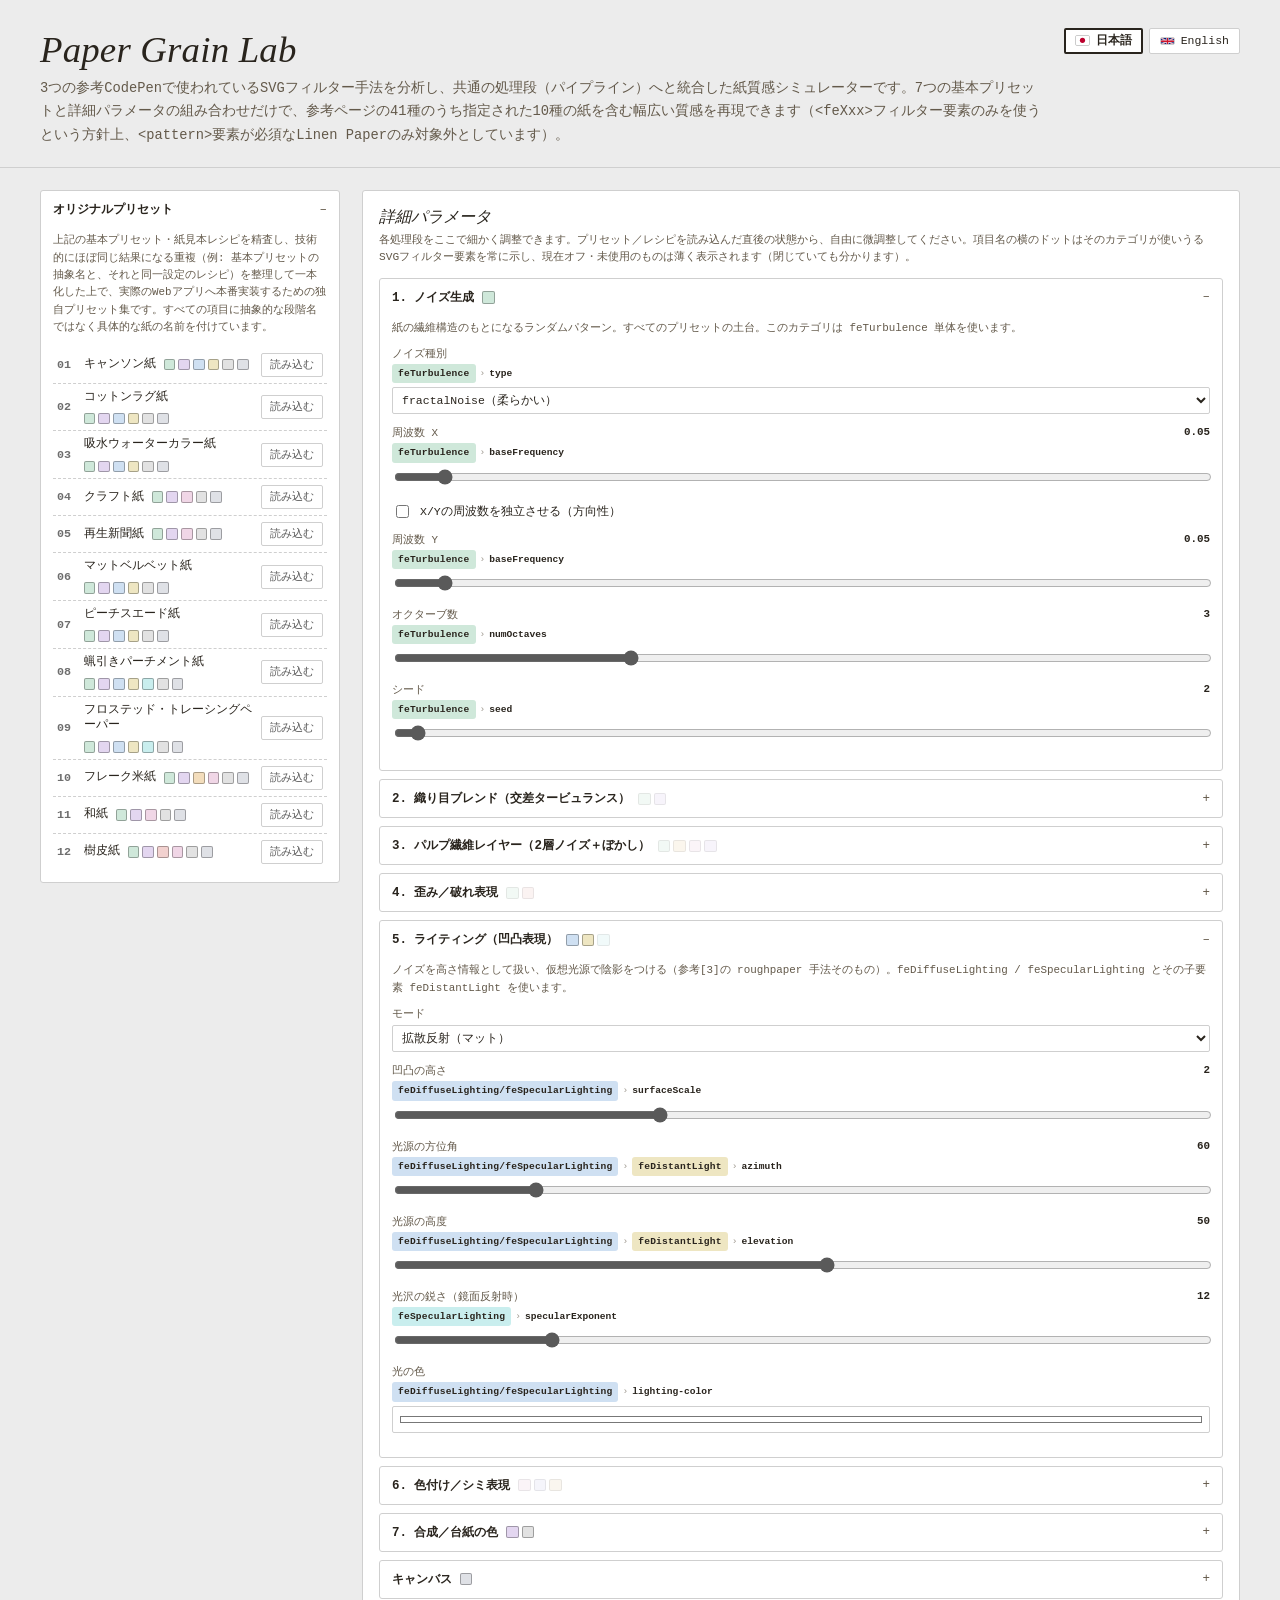
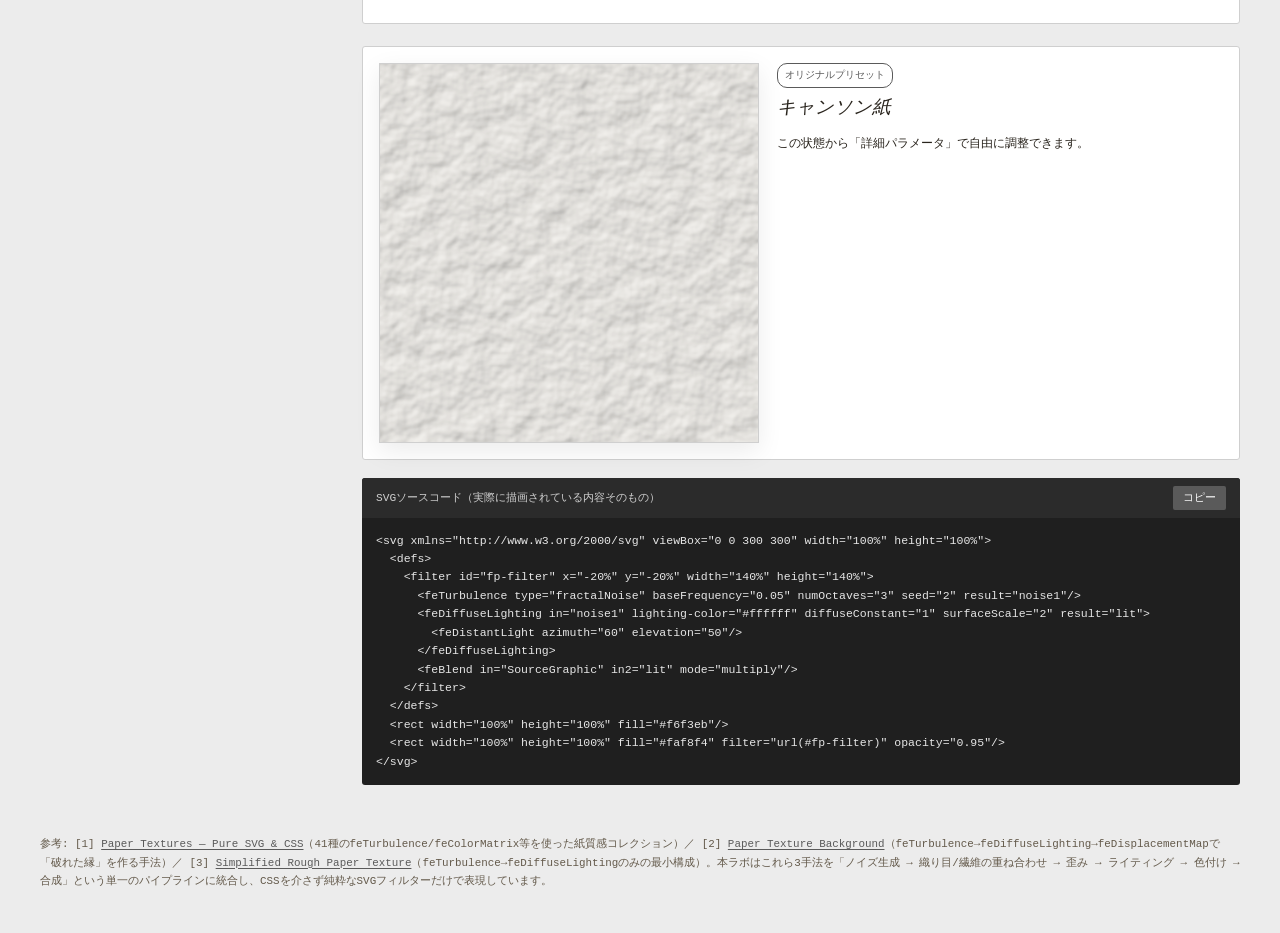
==== src/index.html @ 8f8ff1e7 "feat: add web app structure for paper texture simulator Create modular web app with separated CSS an" ====
<!DOCTYPE html>
<html lang="ja">
<head>
<meta charset="UTF-8">
<meta name="viewport" content="width=device-width, initial-scale=1">
<title id="pageTitleTag">Paper Grain Lab — SVGフィルターによる紙質感シミュレーター</title>
<link rel="stylesheet" href="css/styles.css">
</head>
<body>

<header class="top">
  <div class="head-row">
    <div class="head-text">
      <h1>Paper Grain Lab</h1>
      <p id="pageIntro" data-i18n="pageIntro" data-i18n-html="1"></p>
    </div>
    <div class="lang-switch" role="group" aria-label="Language / 言語">
      <button type="button" class="lang-btn" data-lang="ja">
        <svg class="flag-icon" viewBox="0 0 30 20" xmlns="http://www.w3.org/2000/svg" aria-hidden="true">
          <rect width="30" height="20" fill="#ffffff"/>
          <circle cx="15" cy="10" r="6" fill="#bc002d"/>
        </svg>
        <span>日本語</span>
      </button>
      <button type="button" class="lang-btn" data-lang="en">
        <svg class="flag-icon" viewBox="0 0 60 30" xmlns="http://www.w3.org/2000/svg" aria-hidden="true">
          <rect width="60" height="30" fill="#00247d"/>
          <path d="M0,0 L60,30 M60,0 L0,30" stroke="#ffffff" stroke-width="6"/>
          <path d="M0,0 L60,30 M60,0 L0,30" stroke="#cf142b" stroke-width="2"/>
          <path d="M30,0 V30 M0,15 H60" stroke="#ffffff" stroke-width="10"/>
          <path d="M30,0 V30 M0,15 H60" stroke="#cf142b" stroke-width="6"/>
        </svg>
        <span>English</span>
      </button>
    </div>
  </div>
</header>

<div class="workspace">
  <!-- ============== PANE 1: original presets ============== -->
  <div class="pane-rail">
    <details class="section" open>
      <summary><span class="sec-title-row"><span data-i18n="originalsTitle"></span></span></summary>
      <div class="body">
        <p class="desc" data-i18n="originalsDesc"></p>
        <div id="originalList"></div>
      </div>
    </details>
  </div>

  <!-- ============== PANE 2: detail parameters ============== -->
  <div class="pane-params" id="paramsRail">
  </div>

  <!-- ============== PANE 3: live preview + SVG source ============== -->
  <div class="pane-preview">
    <div class="preview-card">
      <div class="preview-top">
        <div class="swatch-wrap" id="swatchWrap"></div>
        <div class="preview-meta">
          <span class="tag" id="metaTag">preset</span>
          <h3 id="metaName"></h3>
          <div id="metaBody"></div>
        </div>
      </div>
    </div>

    <div class="code-card">
      <div class="code-head">
        <span data-i18n="codeHeadLabel"></span>
        <button id="copyBtn" data-i18n="copyBtn"></button>
      </div>
      <pre class="code" id="codeOut"></pre>
    </div>
  </div>
</div>

<footer class="note" id="footerNote" data-i18n="footerNote" data-i18n-html="1"></footer>

<script src="js/app.js"></script>
</body>
</html>
---- src/css/styles.css ----
:root{
  --paper-bg: #ececec;
  --panel: #ffffff;
  --panel-2: #f3efe4;
  --ink: #29241d;
  --ink-soft: #63594a;
  --line: #cfcfcf;
  --accent: #5a5a5a;
  --gold: #6e6e6e;
  --mono: ui-monospace, "SFMono-Regular", Menlo, Consolas, "Liberation Mono", monospace;
  --serif: Georgia, "Iowan Old Style", "Palatino Linotype", "Hiragino Mincho ProN", serif;
}
*{ box-sizing: border-box; }
html,body{ margin:0; padding:0; background:var(--paper-bg); color:var(--ink); font-family: var(--mono); }
::selection{ background: var(--gold); color:#fff; }

header.top{
  padding: 28px clamp(16px,4vw,40px) 20px;
  border-bottom: 1px solid var(--line);
}
.head-row{
  display:flex; justify-content:space-between; align-items:flex-start; gap:18px; flex-wrap:wrap;
}
.head-text{ flex:1; min-width:260px; }
header.top h1{
  font-family: var(--serif);
  font-weight: 400;
  font-style: italic;
  font-size: clamp(1.6rem, 3vw, 2.3rem);
  margin: 0 0 6px;
  letter-spacing: .2px;
}
header.top p{
  margin: 0;
  font-size: .86rem;
  line-height: 1.7;
  color: var(--ink-soft);
}
.lang-switch{ display:flex; gap:6px; flex:none; }
.lang-btn{
  background: var(--panel); border:1px solid var(--line); color: var(--ink);
  font-family: var(--mono); font-size:.72rem; padding:6px 10px; border-radius:2px; cursor:pointer;
  display:flex; align-items:center; gap:6px; line-height:1;
}
.lang-btn:hover{ border-color: var(--ink-soft); }
.lang-btn.active{ border:2px solid var(--ink); padding:5px 9px; font-weight:700; }
.flag-icon{
  width: 1.3em; height: auto; flex: none;
  border-radius: 2px;
  border: 1px solid rgba(0,0,0,.2);
  display: block;
}
.disclaimer{
  font-size: .74rem;
  line-height: 1.6;
  color: var(--ink-soft);
}

/* ---- 3-pane workspace ---- */
.workspace{
  display: grid;
  gap: 22px;
  padding: 22px clamp(16px,4vw,40px) 40px;
  align-items: start;
  grid-template-columns: 1fr;
  grid-template-areas:
    "rail"
    "params"
    "preview";
}
@media (min-width: 900px){
  .workspace{
    grid-template-columns: 300px minmax(0,1fr);
    grid-template-areas:
      "rail params"
      "rail preview";
  }
}
@media (min-width: 1400px){
  .workspace{
    grid-template-columns: 300px minmax(0,1fr) minmax(0,1fr);
    grid-template-areas: "rail params preview";
  }
}
.pane-rail{ grid-area: rail; display:flex; flex-direction:column; gap:18px; }
.pane-params{ grid-area: params; display:flex; flex-direction:column; gap:18px; min-width:0; }
.pane-preview{ grid-area: preview; display:flex; flex-direction:column; gap:18px; min-width:0; position: sticky; top: 16px; }
@media (max-width: 1399px){
  .pane-preview{ position: static; }
}

.card{
  background: var(--panel);
  border: 1px solid var(--line);
  border-radius: 3px;
  padding: 16px;
}
.card h2{
  font-family: var(--serif);
  font-style: italic;
  font-weight: 400;
  font-size: 1rem;
  margin: 0 0 4px;
}
.card .sub{
  font-size: .7rem;
  color: var(--ink-soft);
  margin: 0 0 12px;
  line-height: 1.5;
}

.recipe-row{
  display:flex; align-items:center; gap:8px;
  padding: 6px 4px;
  border-bottom: 1px dashed var(--line);
  font-size: .73rem;
}
.recipe-row:last-child{ border-bottom:none; }
.recipe-row .no{
  font-weight: 700; color: var(--gold); width: 1.6em; flex: none;
}
.recipe-row .name{ flex:1; line-height:1.3; display:flex; align-items:center; gap:8px; flex-wrap:wrap; }
.recipe-row button{
  background: none; border: 1px solid var(--line); color: var(--accent);
  font-family: var(--mono); font-size: .68rem; padding: 4px 8px; cursor:pointer; border-radius:2px;
}
.recipe-row button:hover{ background: var(--accent); color:#fff; border-color: var(--accent); }

/* ---- filter-usage dot indicators ---- */
.fdots{ display:inline-flex; align-items:center; gap:3px; flex:none; }
.fdot{
  width: 1em; height: 1em; border-radius: 2px;
  display:inline-block; flex:none;
  border: 1px solid rgba(0,0,0,.3);
  vertical-align: -0.15em;
}
.fdot.dim{ opacity: .25; }

details.section{
  border: 1px solid var(--line);
  border-radius: 3px;
  background: var(--panel);
  margin-bottom: 8px;
}
details.section summary{
  cursor: pointer;
  padding: 10px 12px;
  font-size: .78rem;
  font-weight: 700;
  list-style: none;
  display:flex; justify-content:space-between; align-items:center;
}
details.section summary::-webkit-details-marker{ display:none; }
details.section summary::after{ content:"+"; color: var(--ink-soft); font-weight:400; }
details.section[open] summary::after{ content:"–"; }
details.section .sec-title-row{ display:flex; align-items:center; gap:8px; }
details.section .body{ padding: 4px 12px 12px; }
details.section .desc{ font-size: .68rem; color: var(--ink-soft); line-height:1.6; margin: 0 0 10px; }

.field{ margin-bottom: 12px; }
.field label{
  display:block;
  margin-bottom: 4px;
}
.field .ftitle-row{
  display:flex; justify-content:space-between; gap:8px;
  font-size: .68rem; color: var(--ink-soft);
}
.field .ftitle-row .v{ color: var(--ink); font-weight:700; }
.field .fanno-row{
  margin-top: 3px;
  font-size: .6rem;
  line-height: 1.8;
}
.field .fanno-row .badge{
  display:inline-block;
  color: var(--ink);
  padding: 1px 6px;
  border-radius: 3px;
  font-size: .6rem;
  font-weight: 700;
  letter-spacing: .2px;
}
.field .fanno-row .anno-attr{
  font-weight: 700;
  color: var(--ink);
}
.field .fanno-row .anno-sep{
  margin: 0 4px;
  color: var(--ink-soft);
  opacity: .6;
}
.field input[type=range]{ width:100%; accent-color: var(--accent); }
.field select, .field input[type=color]{
  width:100%; font-family: var(--mono); font-size:.72rem;
  border:1px solid var(--line); background:#fff; color: var(--ink);
  padding: 5px; border-radius:2px;
}
.field.checkline{ display:flex; align-items:center; gap:8px; }
.field.checkline label{ margin:0; font-size:.72rem; color:var(--ink); }

.preview-card{
  background: var(--panel); border:1px solid var(--line); border-radius:3px; padding:16px;
  display:flex; flex-direction: column; gap:12px;
}
.preview-top{ display:flex; gap:18px; flex-wrap:wrap; align-items:flex-start; }
.swatch-wrap{
  width: min(100%, 380px); aspect-ratio: 1/1; flex: none;
  border: 1px solid var(--line); box-shadow: 0 8px 24px rgba(0,0,0,.08);
  background:#fff;
}
.swatch-wrap svg{ display:block; width:100%; height:100%; }
.preview-meta{ flex:1; min-width: 220px; font-size:.78rem; line-height:1.9; }
.preview-meta h3{ font-family: var(--serif); font-style: italic; font-weight:400; font-size: 1.15rem; margin: 2px 0 8px; }
.preview-meta .tag{
  display:inline-block; font-size:.65rem; padding:2px 7px; border:1px solid var(--accent);
  color: var(--accent); border-radius: 10px; margin-right:6px;
}

.code-card{ background: #1f1f1f; border-radius:3px; overflow:hidden; }
.code-head{
  display:flex; justify-content:space-between; align-items:center;
  padding: 8px 14px; background:#2b2b2b; color:#cfcfcf; font-size:.7rem;
}
.code-head button{
  background: var(--accent); border:none; color:#fff; font-family: var(--mono);
  font-size:.68rem; padding:5px 10px; border-radius:2px; cursor:pointer;
}
.code-head button:hover{ opacity:.9; }
pre.code{
  margin:0; padding: 14px; max-height: 420px; overflow:auto;
  color: #e6e6e6; font-size: .72rem; line-height:1.6; font-family: var(--mono);
  white-space: pre;
}

footer.note{
  padding: 10px clamp(16px,4vw,40px) 40px; font-size:.68rem; color: var(--ink-soft); line-height:1.7;
}
footer.note a{ color: var(--accent); text-decoration: underline; text-underline-offset: 2px; }
footer.note a:hover{ color: var(--gold); }
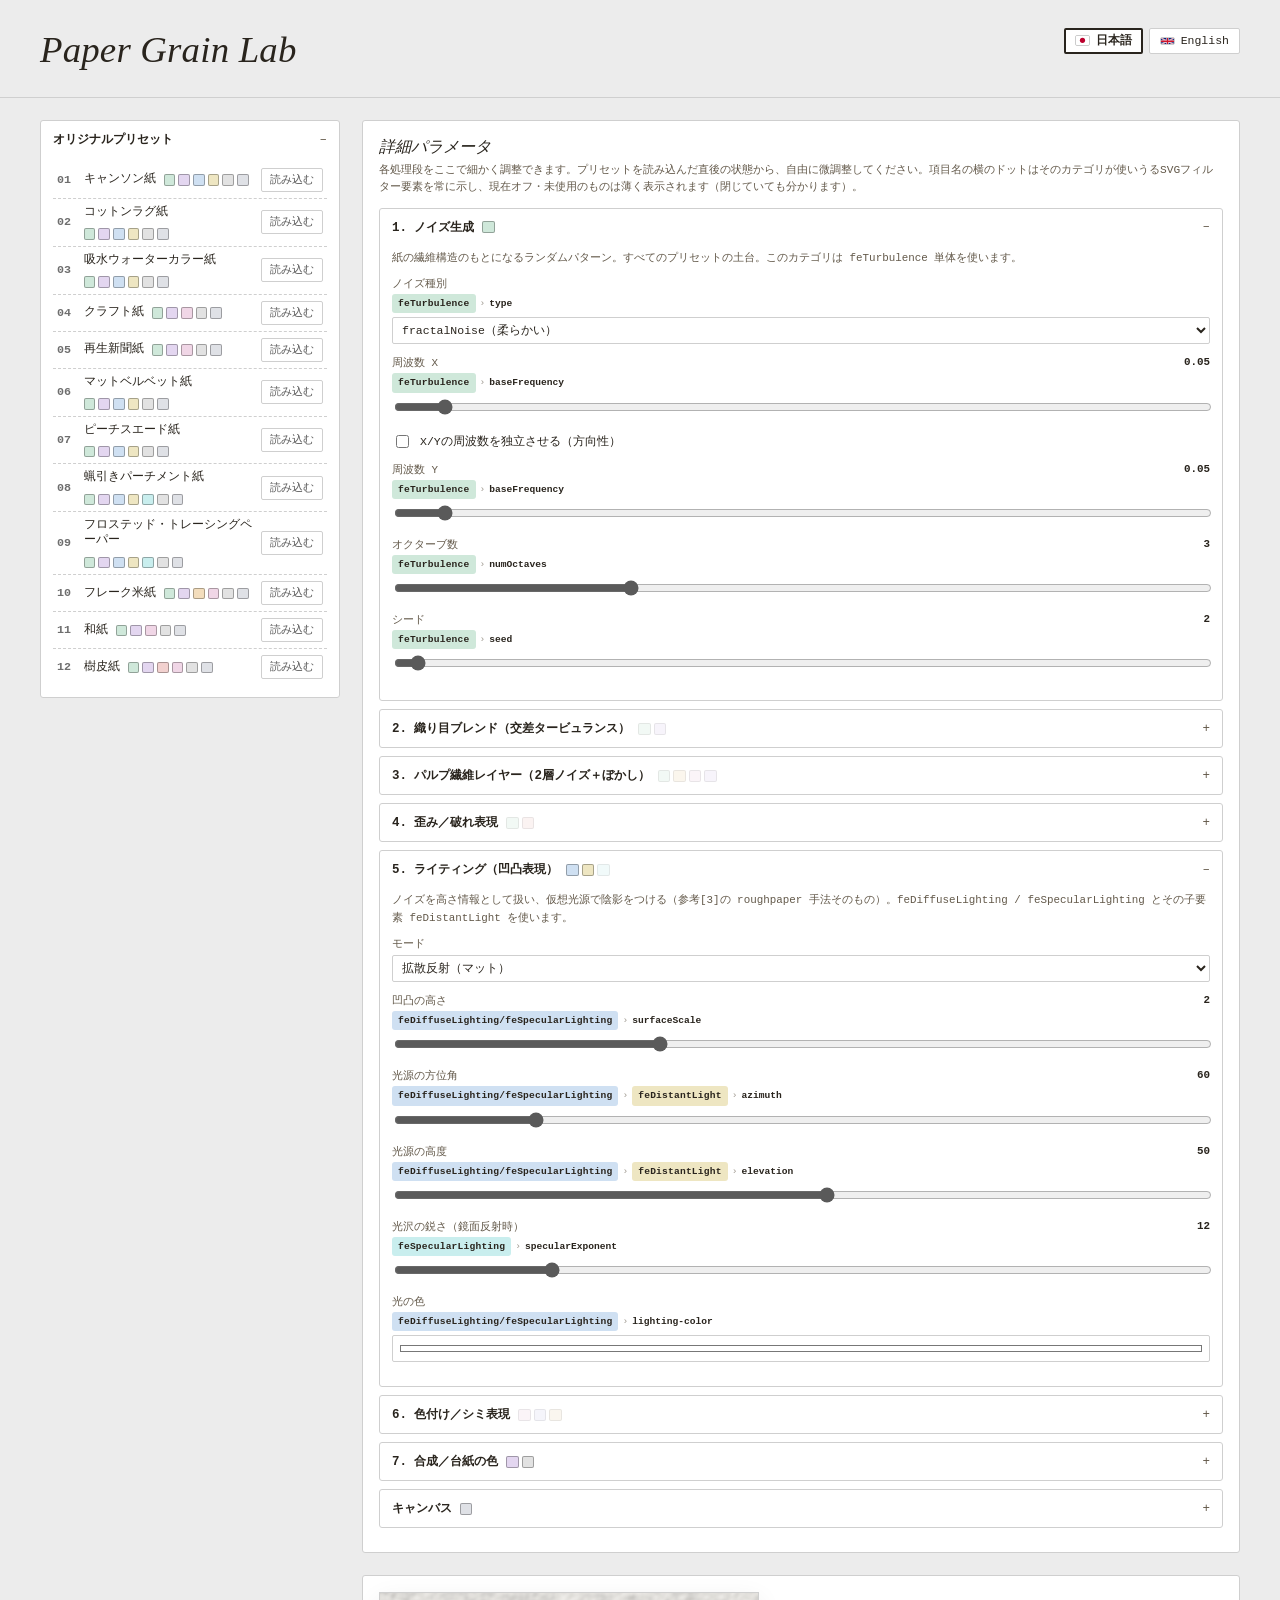
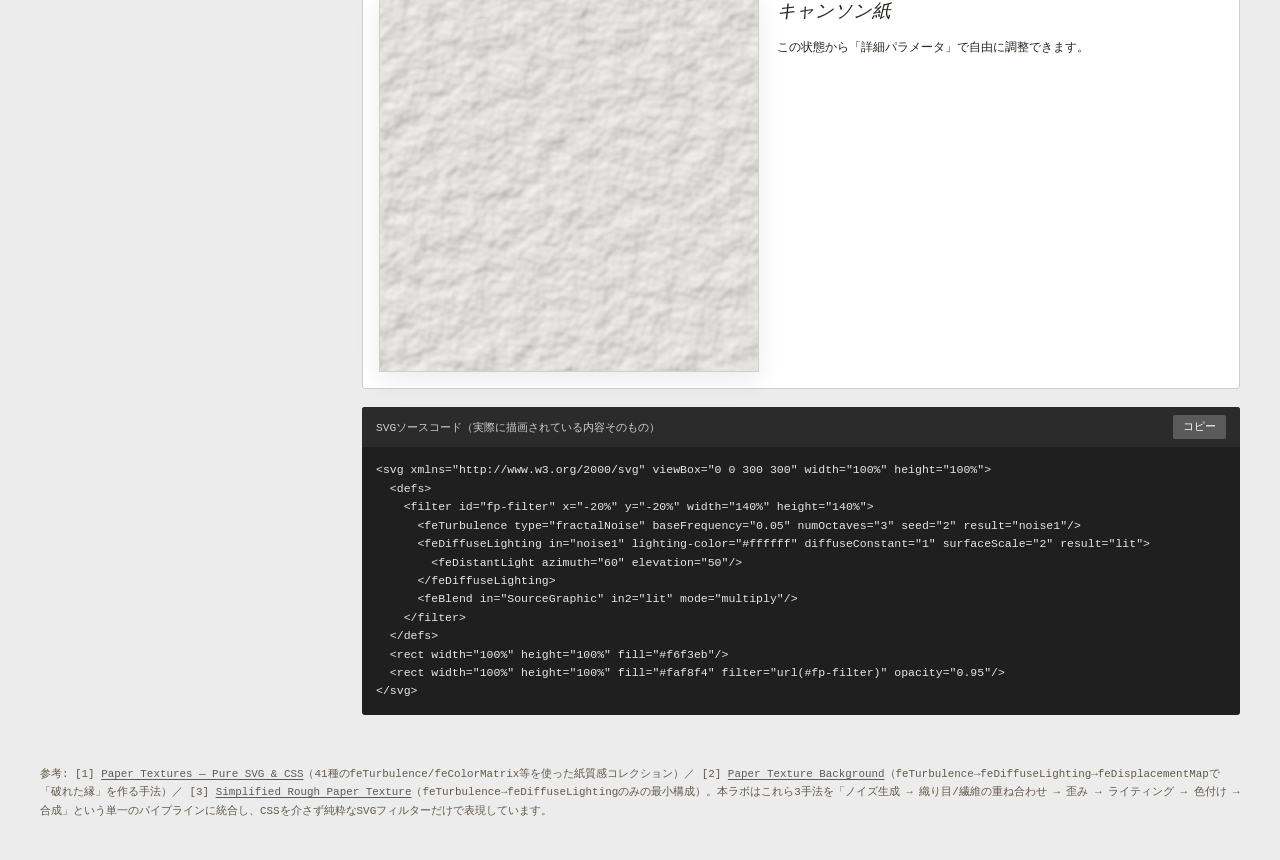
==== commit a8c2440b: "refactor: simplify UI by removing redundant descriptions Remove unnecessary descriptive text element" ====
--- a/src/index.html
+++ b/src/index.html
@@ -12,7 +12,6 @@
   <div class="head-row">
     <div class="head-text">
       <h1>Paper Grain Lab</h1>
-      <p id="pageIntro" data-i18n="pageIntro" data-i18n-html="1"></p>
     </div>
     <div class="lang-switch" role="group" aria-label="Language / 言語">
       <button type="button" class="lang-btn" data-lang="ja">
@@ -42,7 +41,6 @@
     <details class="section" open>
       <summary><span class="sec-title-row"><span data-i18n="originalsTitle"></span></span></summary>
       <div class="body">
-        <p class="desc" data-i18n="originalsDesc"></p>
         <div id="originalList"></div>
       </div>
     </details>
@@ -58,7 +56,6 @@
       <div class="preview-top">
         <div class="swatch-wrap" id="swatchWrap"></div>
         <div class="preview-meta">
-          <span class="tag" id="metaTag">preset</span>
           <h3 id="metaName"></h3>
           <div id="metaBody"></div>
         </div>
--- a/src/css/styles.css
+++ b/src/css/styles.css
@@ -212,10 +212,6 @@
 .swatch-wrap svg{ display:block; width:100%; height:100%; }
 .preview-meta{ flex:1; min-width: 220px; font-size:.78rem; line-height:1.9; }
 .preview-meta h3{ font-family: var(--serif); font-style: italic; font-weight:400; font-size: 1.15rem; margin: 2px 0 8px; }
-.preview-meta .tag{
-  display:inline-block; font-size:.65rem; padding:2px 7px; border:1px solid var(--accent);
-  color: var(--accent); border-radius: 10px; margin-right:6px;
-}
 
 .code-card{ background: #1f1f1f; border-radius:3px; overflow:hidden; }
 .code-head{
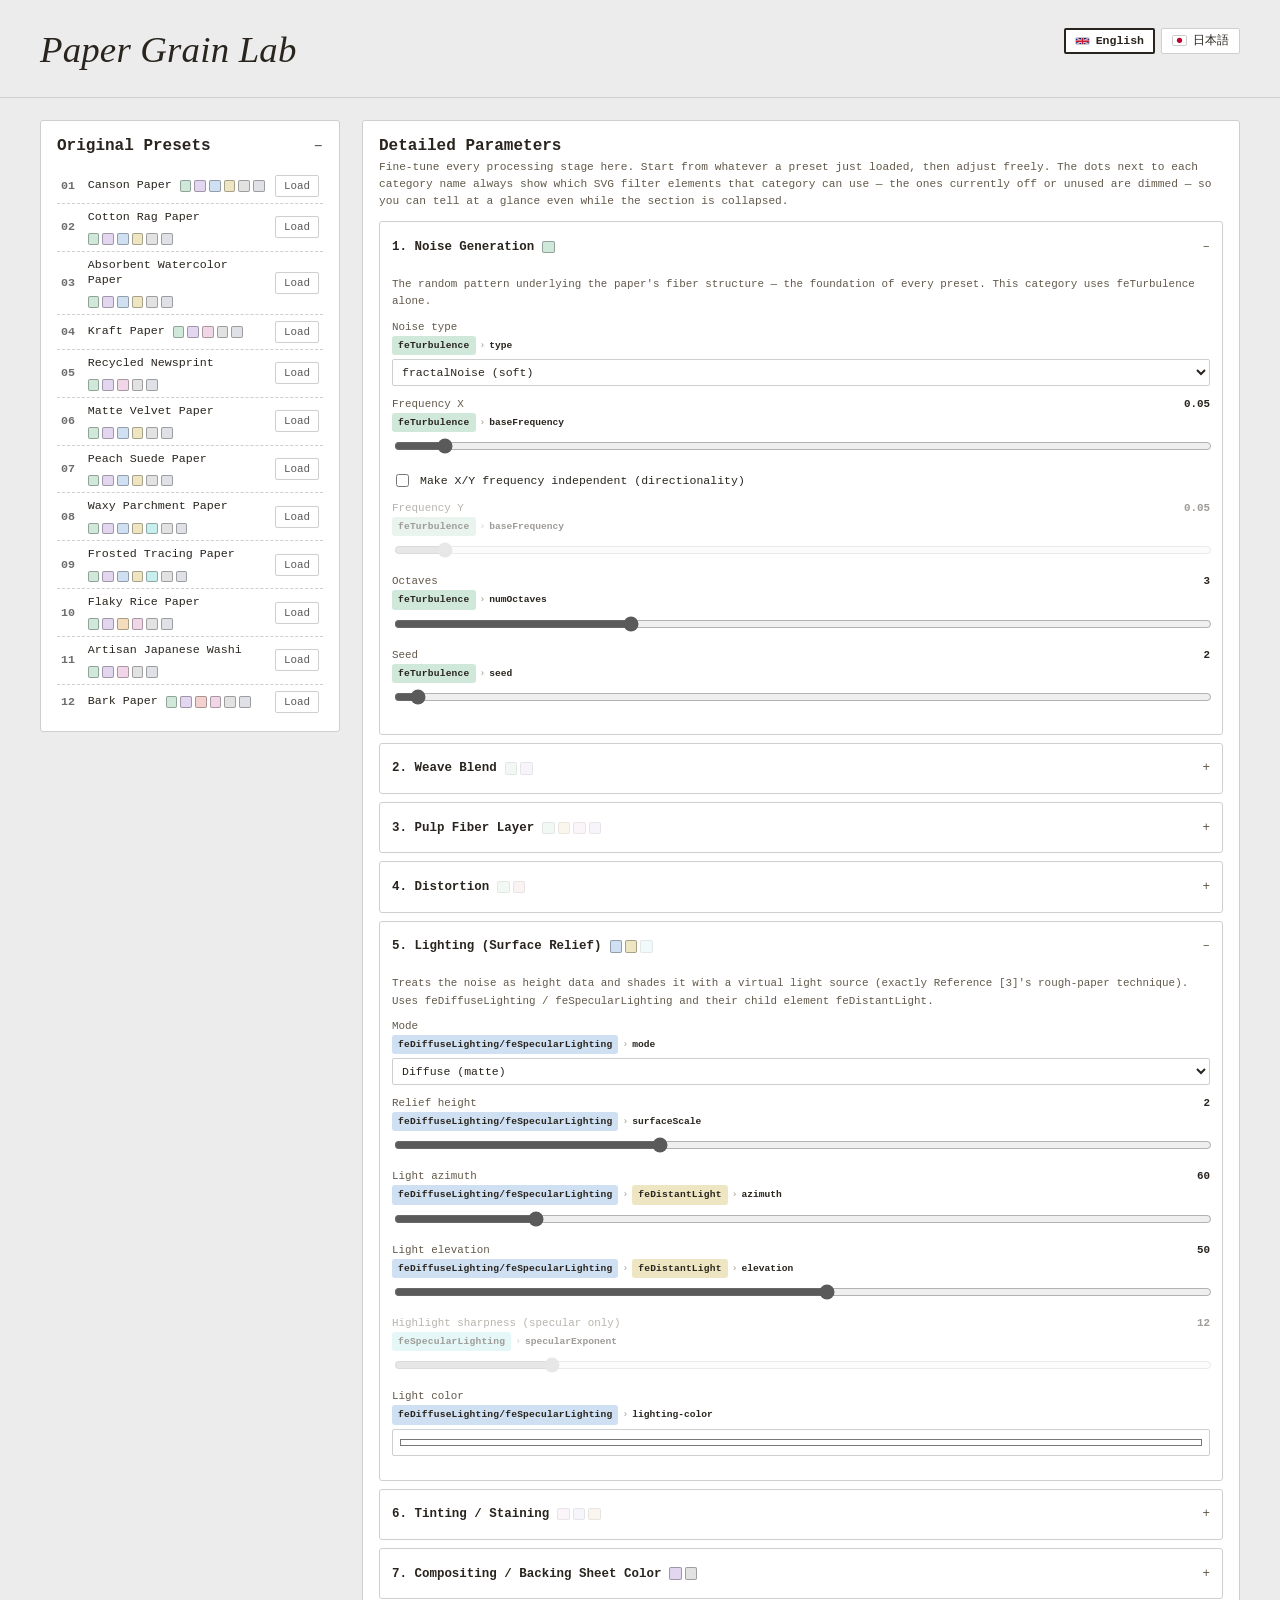
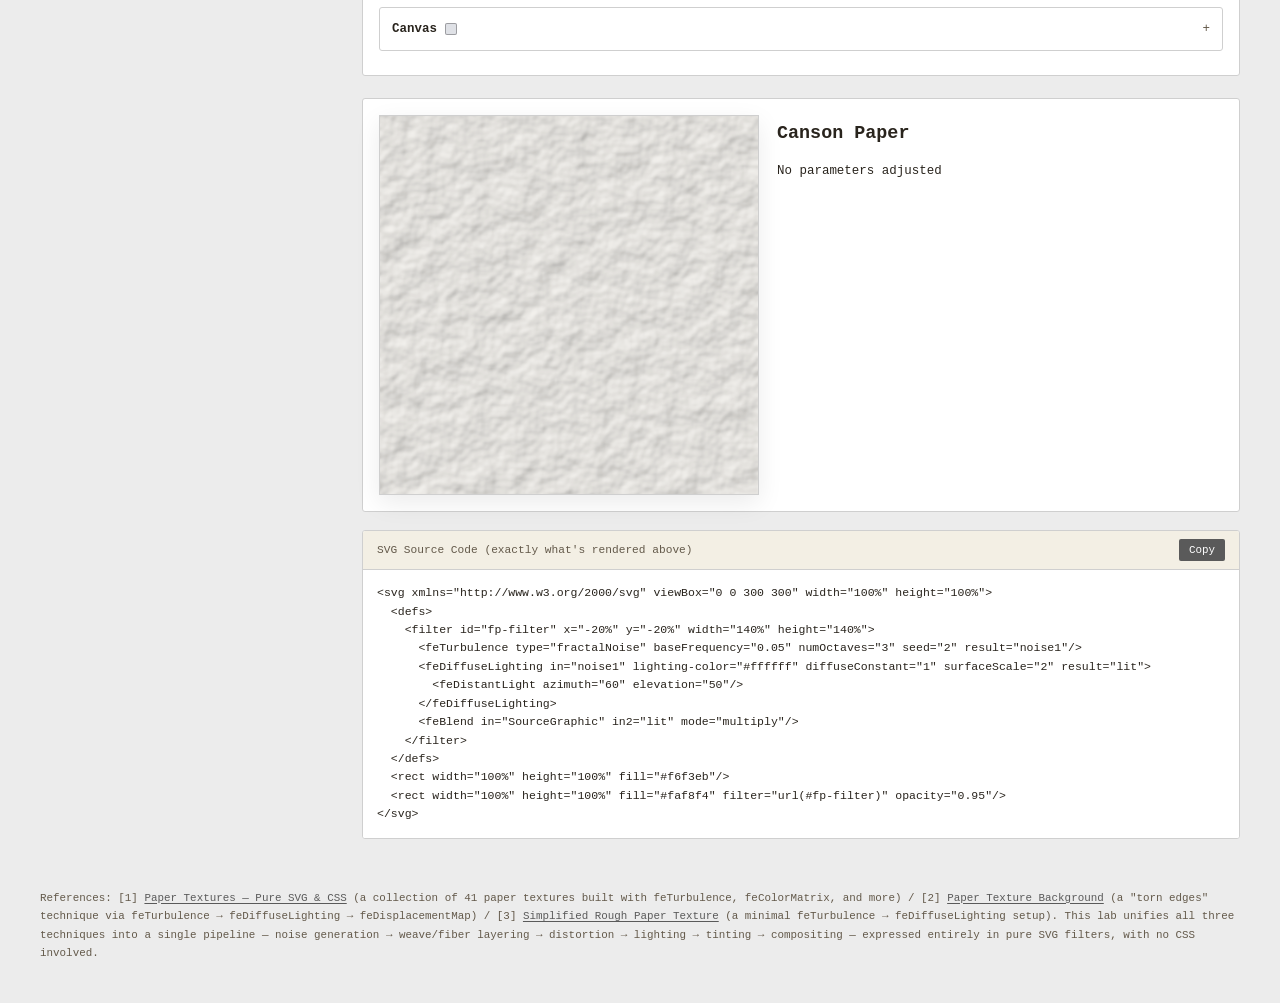
==== commit 2f3b4a93: "docs: English-first docs reset with tex/cmp specs and Deno workflow" ====
--- a/src/index.html
+++ b/src/index.html
@@ -1,9 +1,9 @@
 <!DOCTYPE html>
-<html lang="ja">
+<html lang="en">
 <head>
 <meta charset="UTF-8">
 <meta name="viewport" content="width=device-width, initial-scale=1">
-<title id="pageTitleTag">Paper Grain Lab — SVGフィルターによる紙質感シミュレーター</title>
+<title id="pageTitleTag">Paper Grain Lab — An SVG-Filter Paper Texture Simulator</title>
 <link rel="stylesheet" href="css/styles.css">
 </head>
 <body>
@@ -14,13 +14,6 @@
       <h1>Paper Grain Lab</h1>
     </div>
     <div class="lang-switch" role="group" aria-label="Language / 言語">
-      <button type="button" class="lang-btn" data-lang="ja">
-        <svg class="flag-icon" viewBox="0 0 30 20" xmlns="http://www.w3.org/2000/svg" aria-hidden="true">
-          <rect width="30" height="20" fill="#ffffff"/>
-          <circle cx="15" cy="10" r="6" fill="#bc002d"/>
-        </svg>
-        <span>日本語</span>
-      </button>
       <button type="button" class="lang-btn" data-lang="en">
         <svg class="flag-icon" viewBox="0 0 60 30" xmlns="http://www.w3.org/2000/svg" aria-hidden="true">
           <rect width="60" height="30" fill="#00247d"/>
@@ -30,6 +23,13 @@
           <path d="M30,0 V30 M0,15 H60" stroke="#cf142b" stroke-width="6"/>
         </svg>
         <span>English</span>
+      </button>
+      <button type="button" class="lang-btn" data-lang="ja">
+        <svg class="flag-icon" viewBox="0 0 30 20" xmlns="http://www.w3.org/2000/svg" aria-hidden="true">
+          <rect width="30" height="20" fill="#ffffff"/>
+          <circle cx="15" cy="10" r="6" fill="#bc002d"/>
+        </svg>
+        <span>日本語</span>
       </button>
     </div>
   </div>
--- a/src/css/styles.css
+++ b/src/css/styles.css
@@ -1,4 +1,5 @@
 :root{
+  color-scheme: light; /* light theme only — no dark mode, regardless of OS/browser setting */
   --paper-bg: #ececec;
   --panel: #ffffff;
   --panel-2: #f3efe4;
@@ -78,7 +79,7 @@
 }
 @media (min-width: 1400px){
   .workspace{
-    grid-template-columns: 300px minmax(0,1fr) minmax(0,1fr);
+    grid-template-columns: 300px minmax(0,.7fr) minmax(0,1.3fr);
     grid-template-areas: "rail params preview";
   }
 }
@@ -96,9 +97,8 @@
   padding: 16px;
 }
 .card h2{
-  font-family: var(--serif);
-  font-style: italic;
-  font-weight: 400;
+  font-family: var(--mono);
+  font-weight: 700;
   font-size: 1rem;
   margin: 0 0 4px;
 }
@@ -144,7 +144,9 @@
 }
 details.section summary{
   cursor: pointer;
-  padding: 10px 12px;
+  /* Top/bottom padding pre-enlarged (was 10px) so the section header has room
+     for the reset icon and keeps the same height whether it is shown or not. */
+  padding: 14px 12px;
   font-size: .78rem;
   font-weight: 700;
   list-style: none;
@@ -154,6 +156,29 @@
 details.section summary::after{ content:"+"; color: var(--ink-soft); font-weight:400; }
 details.section[open] summary::after{ content:"–"; }
 details.section .sec-title-row{ display:flex; align-items:center; gap:8px; }
+
+/* ---- per-section reset button (shown only while that section differs from the preset) ---- */
+.sec-reset{
+  margin-left:auto;   /* push to the right end of the summary, next to the +/− marker */
+  margin-right:1ch;   /* about one character space left of the +/− marker */
+  flex:none;
+  width:1.6em; height:1.6em;
+  display:inline-flex; align-items:center; justify-content:center;
+  padding:0; border:none; border-radius:50%;
+  background:none; color:var(--ink-soft);
+  cursor:pointer;
+}
+.sec-reset svg{ width:1em; height:1em; display:block; }
+.sec-reset:hover{ color:var(--ink); background:rgba(0,0,0,.08); }
+/* While hidden, the button keeps occupying its layout slot (visibility instead
+   of display:none), so its appearance never shifts the section title. */
+.sec-reset[hidden]{
+  display:inline-flex;
+  visibility:hidden;
+  pointer-events:none;
+}
+.pane-rail details.section summary{ font-size: 1rem; padding: 16px 16px 10px; }
+.pane-rail details.section .body{ padding: 4px 16px 12px; }
 details.section .body{ padding: 4px 12px 12px; }
 details.section .desc{ font-size: .68rem; color: var(--ink-soft); line-height:1.6; margin: 0 0 10px; }
 
@@ -191,6 +216,8 @@
   opacity: .6;
 }
 .field input[type=range]{ width:100%; accent-color: var(--accent); }
+.field.is-disabled{ opacity:.45; }
+.field input[type=range]:disabled, .field select:disabled, .field input[type=color]:disabled{ cursor:not-allowed; }
 .field select, .field input[type=color]{
   width:100%; font-family: var(--mono); font-size:.72rem;
   border:1px solid var(--line); background:#fff; color: var(--ink);
@@ -211,12 +238,43 @@
 }
 .swatch-wrap svg{ display:block; width:100%; height:100%; }
 .preview-meta{ flex:1; min-width: 220px; font-size:.78rem; line-height:1.9; }
-.preview-meta h3{ font-family: var(--serif); font-style: italic; font-weight:400; font-size: 1.15rem; margin: 2px 0 8px; }
-
-.code-card{ background: #1f1f1f; border-radius:3px; overflow:hidden; }
+.preview-meta h3{ font-family: var(--mono); font-weight:700; font-size: 1.15rem; margin: 2px 0 8px; }
+.change-heading{ 
+  font-size:.68rem; color:var(--ink-soft); 
+  margin:8px 0 4px; font-weight:700; 
+}
+.change-list{ display:flex; flex-direction:column; gap:4px; }
+.change-item{ 
+  display:flex; align-items:center; gap:6px; 
+  font-size:.68rem; line-height:1.4; padding:4px 0;
+  border-bottom:1px dashed var(--line);
+}
+.change-item:last-child{ border-bottom:none; }
+.change-section-number{ 
+  color:var(--ink-soft); font-weight:700; 
+  margin-right:6px; min-width:1.2em;
+}
+.change-filters{ display:inline-flex; align-items:center; gap:3px; flex:none; }
+.change-filter-badge{
+  display:inline-block; color:var(--ink);
+  padding:1px 6px; border-radius:3px;
+  font-size:.6rem; font-weight:700; letter-spacing:.2px;
+}
+.change-sep{
+  margin:0 4px; color:var(--ink-soft); opacity:.6;
+}
+.change-attr{ color:var(--ink-soft); font-weight:700; }
+.change-value{ color:var(--ink); font-family:var(--mono); }
+.change-value-disabled{ 
+  color:var(--ink-soft); font-style:italic; 
+  font-family:var(--mono); opacity:.7;
+}
+
+.code-card{ background: var(--panel); border:1px solid var(--line); border-radius:3px; overflow:hidden; }
 .code-head{
   display:flex; justify-content:space-between; align-items:center;
-  padding: 8px 14px; background:#2b2b2b; color:#cfcfcf; font-size:.7rem;
+  padding: 8px 14px; background: var(--panel-2); color: var(--ink-soft); font-size:.7rem;
+  border-bottom: 1px solid var(--line);
 }
 .code-head button{
   background: var(--accent); border:none; color:#fff; font-family: var(--mono);
@@ -225,7 +283,8 @@
 .code-head button:hover{ opacity:.9; }
 pre.code{
   margin:0; padding: 14px; max-height: 420px; overflow:auto;
-  color: #e6e6e6; font-size: .72rem; line-height:1.6; font-family: var(--mono);
+  background: var(--panel); color: var(--ink);
+  font-size: .72rem; line-height:1.6; font-family: var(--mono);
   white-space: pre;
 }
 
@@ -233,4 +292,4 @@
   padding: 10px clamp(16px,4vw,40px) 40px; font-size:.68rem; color: var(--ink-soft); line-height:1.7;
 }
 footer.note a{ color: var(--accent); text-decoration: underline; text-underline-offset: 2px; }
-footer.note a:hover{ color: var(--gold); }+footer.note a:hover{ color: var(--gold); }
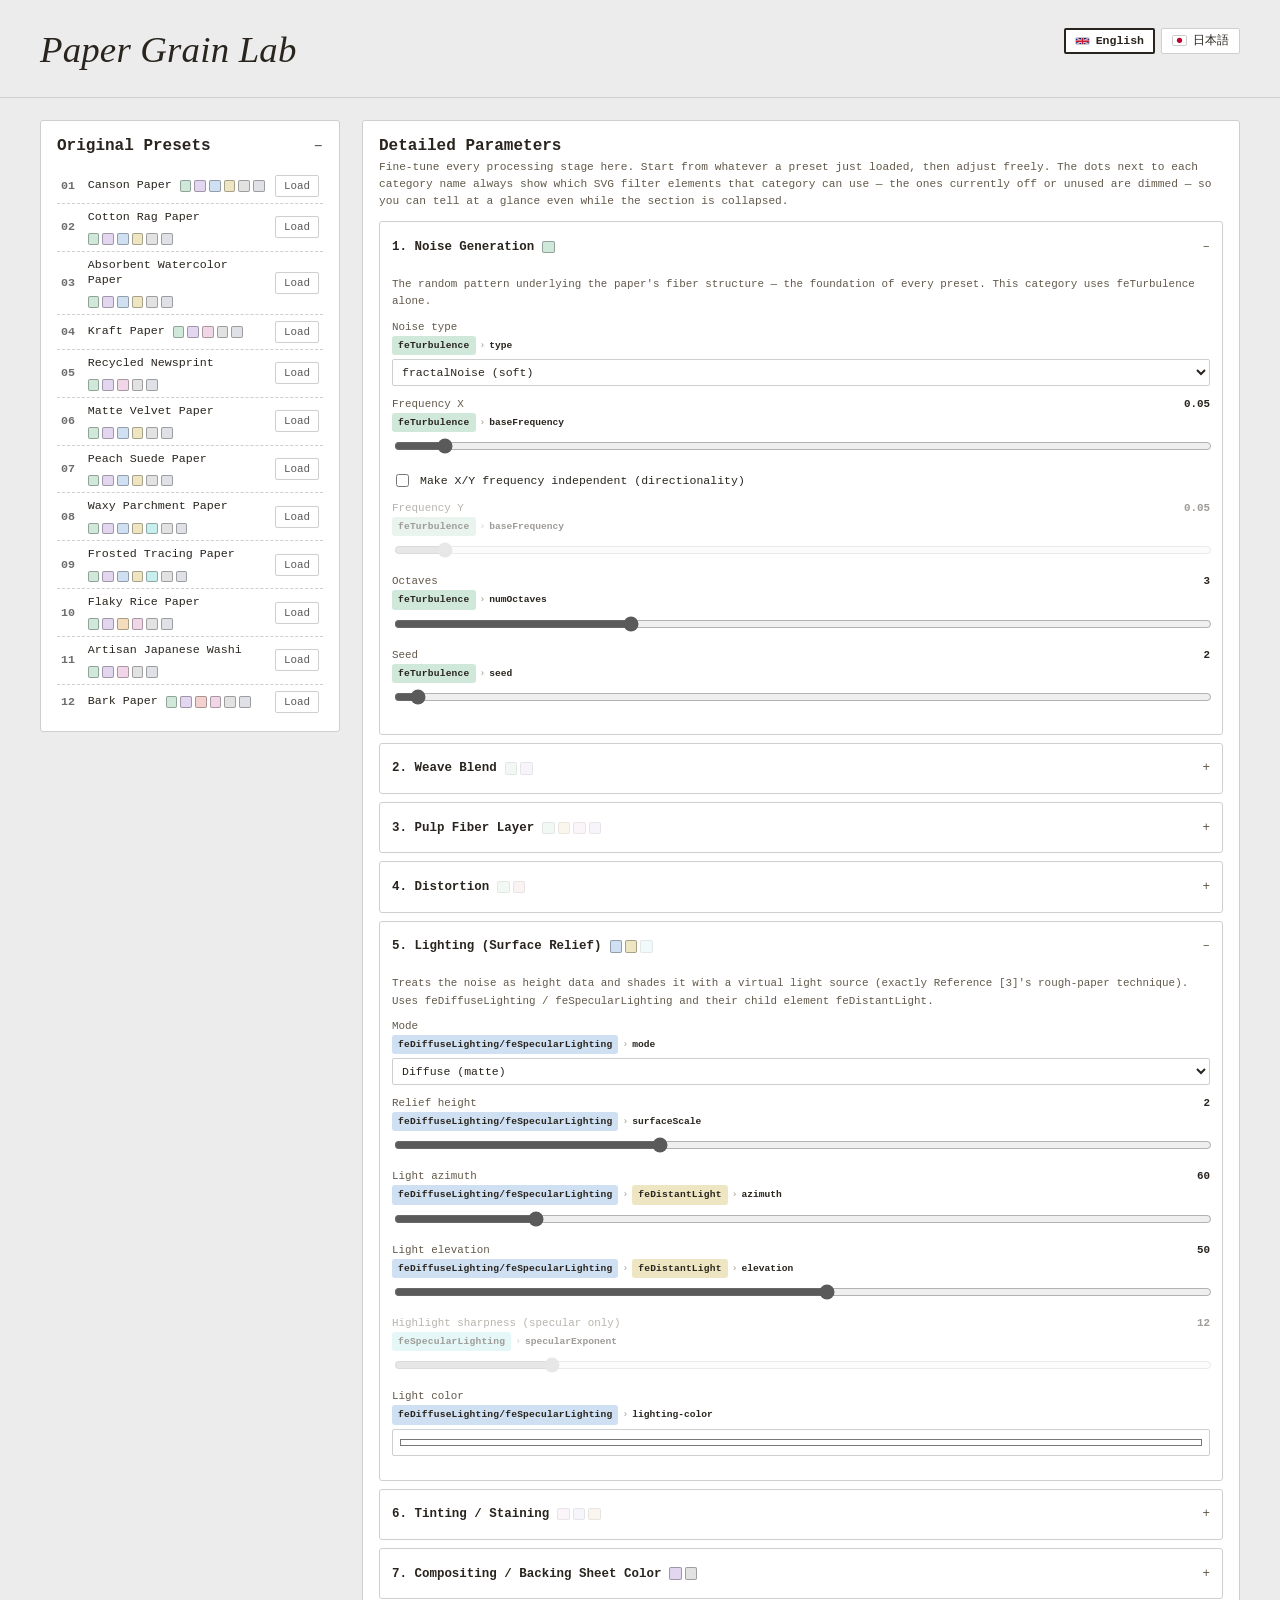
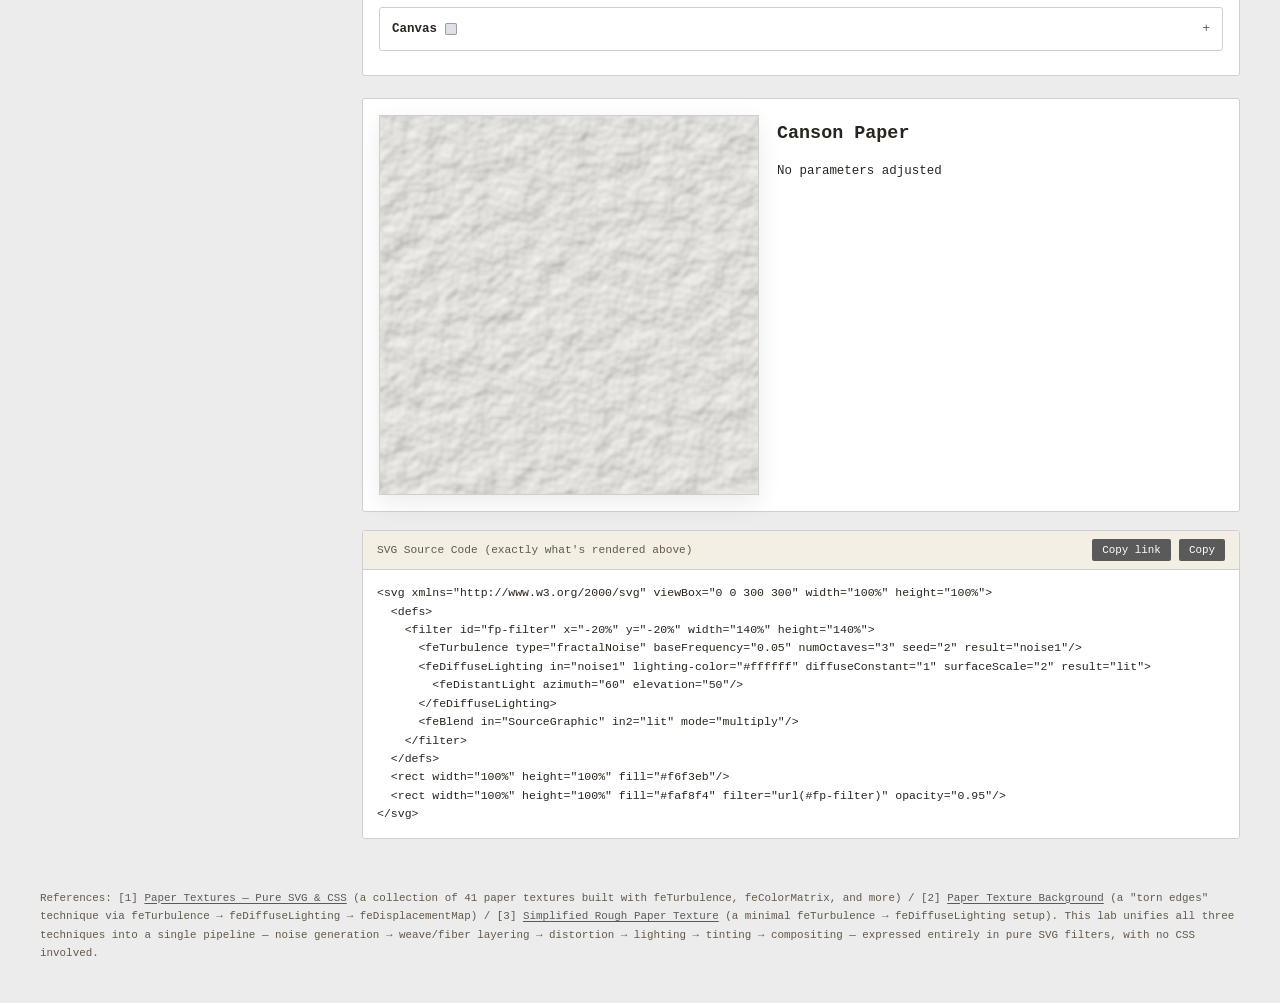
==== commit 3e59e666: "feat(ui): wire share-link UI on the pure page" ====
--- a/src/index.html
+++ b/src/index.html
@@ -65,7 +65,10 @@
     <div class="code-card">
       <div class="code-head">
         <span data-i18n="codeHeadLabel"></span>
-        <button id="copyBtn" data-i18n="copyBtn"></button>
+        <span class="code-actions">
+          <button id="linkBtn" data-i18n="linkBtn"></button>
+          <button id="copyBtn" data-i18n="copyBtn"></button>
+        </span>
       </div>
       <pre class="code" id="codeOut"></pre>
     </div>
@@ -74,6 +77,6 @@
 
 <footer class="note" id="footerNote" data-i18n="footerNote" data-i18n-html="1"></footer>
 
-<script src="js/app.js"></script>
+<script type="module" src="js/app.js"></script>
 </body>
 </html>
--- a/src/css/styles.css
+++ b/src/css/styles.css
@@ -281,6 +281,7 @@
   font-size:.68rem; padding:5px 10px; border-radius:2px; cursor:pointer;
 }
 .code-head button:hover{ opacity:.9; }
+.code-actions{ display:flex; gap:8px; }
 pre.code{
   margin:0; padding: 14px; max-height: 420px; overflow:auto;
   background: var(--panel); color: var(--ink);
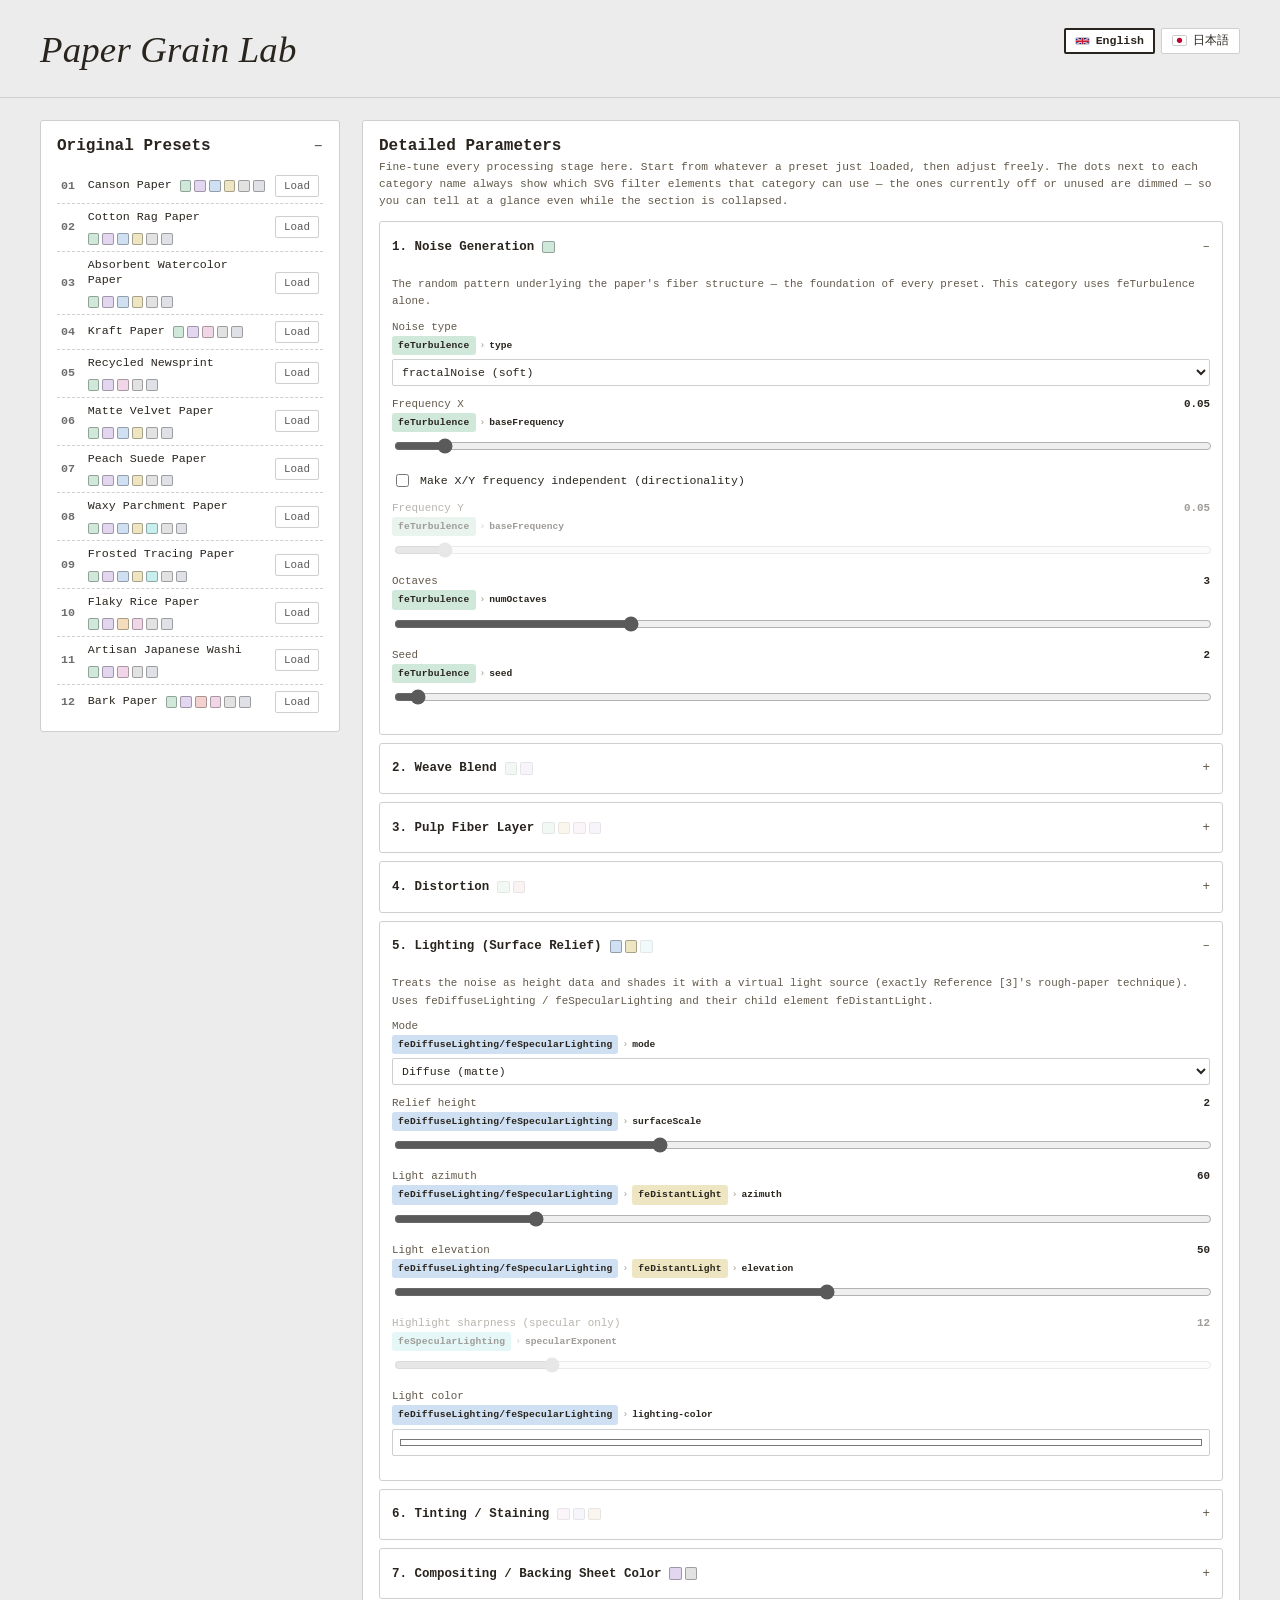
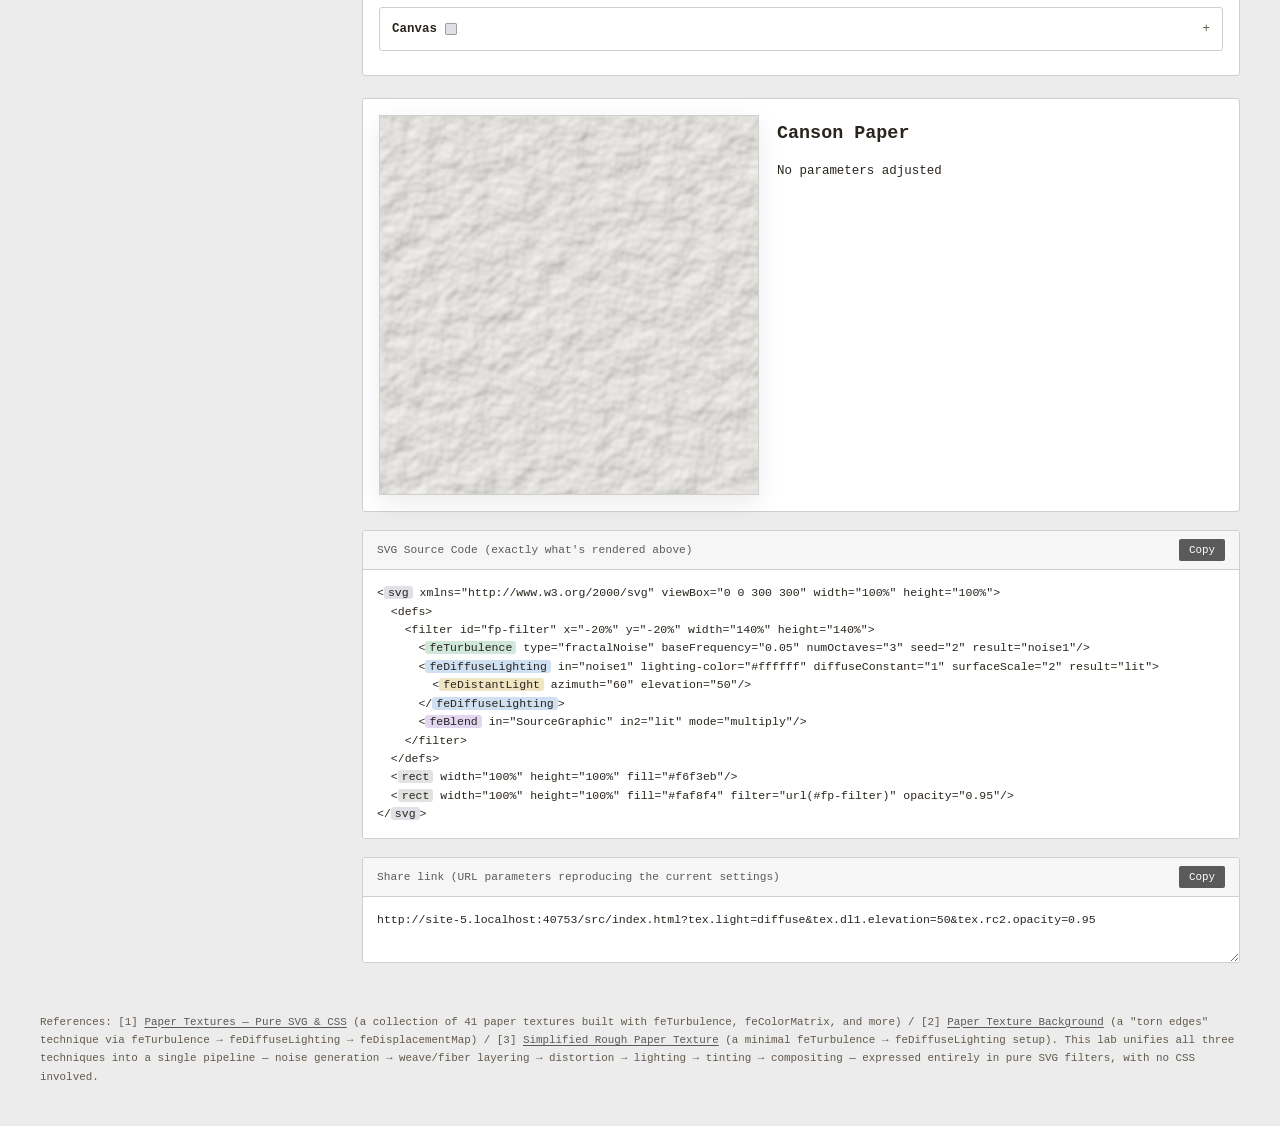
==== commit 714451fe: "feat(ui): full-URL share panes with role documentation" ====
--- a/src/index.html
+++ b/src/index.html
@@ -65,12 +65,17 @@
     <div class="code-card">
       <div class="code-head">
         <span data-i18n="codeHeadLabel"></span>
-        <span class="code-actions">
-          <button id="linkBtn" data-i18n="linkBtn"></button>
-          <button id="copyBtn" data-i18n="copyBtn"></button>
-        </span>
+        <button id="copyBtn" data-i18n="copyBtn"></button>
       </div>
       <pre class="code" id="codeOut"></pre>
+    </div>
+
+    <div class="link-card">
+      <div class="link-head">
+        <span data-i18n="linkHeadLabel"></span>
+        <button id="linkBtn" data-i18n="copyBtn"></button>
+      </div>
+      <textarea class="link-body" id="linkOut" readonly wrap="soft" aria-label="Share link"></textarea>
     </div>
   </div>
 </div>
--- a/src/css/styles.css
+++ b/src/css/styles.css
@@ -10,6 +10,8 @@
   --gold: #6e6e6e;
   --mono: ui-monospace, "SFMono-Regular", Menlo, Consolas, "Liberation Mono", monospace;
   --serif: Georgia, "Iowan Old Style", "Palatino Linotype", "Hiragino Mincho ProN", serif;
+  /* Neutral gray halfway between #ffffff and #ececec for the code header. */
+  --code-head-bg: #f6f6f6;
 }
 *{ box-sizing: border-box; }
 html,body{ margin:0; padding:0; background:var(--paper-bg); color:var(--ink); font-family: var(--mono); }
@@ -102,6 +104,12 @@
   font-size: 1rem;
   margin: 0 0 4px;
 }
+.card h3{
+  font-family: var(--mono);
+  font-weight: 700;
+  font-size: .9rem;
+  margin: 0 0 8px;
+}
 .card .sub{
   font-size: .7rem;
   color: var(--ink-soft);
@@ -270,18 +278,44 @@
   font-family:var(--mono); opacity:.7;
 }
 
+/* ---- composite lab (/stln/) ---- */
+.stln-error{
+  margin-top: 10px;
+  padding: 10px 12px;
+  border: 1px solid #b3261e;
+  border-radius: 3px;
+  background: #fdecea;
+  color: #5f1410;
+  font-size: .72rem;
+  line-height: 1.6;
+  white-space: pre-wrap;
+}
+#stlnStatus p{ margin: 0 0 6px; font-size: .74rem; line-height: 1.6; }
+#stlnCanvas{ max-width: 100%; border: 1px solid var(--line); }
+#rasterControls{ margin-top: 12px; }
+.stln-actions{ margin-top: 12px; display:flex; gap:8px; }
+.stln-actions button{
+  background: var(--accent); border:none; color:#fff; font-family: var(--mono);
+  font-size:.68rem; padding:5px 10px; border-radius:2px; cursor:pointer;
+}
+.stln-actions button:hover{ opacity:.9; }
+.field input[type=number]{
+  width:100%; font-family: var(--mono); font-size:.72rem;
+  border:1px solid var(--line); background:#fff; color: var(--ink);
+  padding: 5px; border-radius:2px;
+}
+
 .code-card{ background: var(--panel); border:1px solid var(--line); border-radius:3px; overflow:hidden; }
 .code-head{
   display:flex; justify-content:space-between; align-items:center;
-  padding: 8px 14px; background: var(--panel-2); color: var(--ink-soft); font-size:.7rem;
+  padding: 8px 14px; background: var(--code-head-bg); color: var(--accent); font-size:.7rem;
   border-bottom: 1px solid var(--line);
 }
-.code-head button{
+.code-head button, .link-head button{
   background: var(--accent); border:none; color:#fff; font-family: var(--mono);
   font-size:.68rem; padding:5px 10px; border-radius:2px; cursor:pointer;
 }
-.code-head button:hover{ opacity:.9; }
-.code-actions{ display:flex; gap:8px; }
+.code-head button:hover, .link-head button:hover{ opacity:.9; }
 pre.code{
   margin:0; padding: 14px; max-height: 420px; overflow:auto;
   background: var(--panel); color: var(--ink);
@@ -289,6 +323,26 @@
   white-space: pre;
 }
 
+/* ---- share-link card (same design language as the code card) ---- */
+.link-card{ background: var(--panel); border:1px solid var(--line); border-radius:3px; overflow:hidden; }
+.link-head{
+  display:flex; justify-content:space-between; align-items:center; gap:8px;
+  padding: 8px 14px; background: var(--code-head-bg); color: var(--accent); font-size:.7rem;
+  border-bottom: 1px solid var(--line);
+}
+.link-body{
+  display:block; width:100%; box-sizing:border-box; margin:0; padding:14px;
+  border:none; resize:vertical; background:var(--panel); color:var(--ink);
+  font-family: var(--mono); font-size:.72rem; line-height:1.6;
+  white-space: pre-wrap; overflow-wrap: break-word;
+}
+.link-body:focus{ outline:1px solid var(--accent); outline-offset:-1px; }
+pre.code .tok{
+  padding: 0 4px;
+  border-radius: 3px;
+  color: var(--ink);
+}
+
 footer.note{
   padding: 10px clamp(16px,4vw,40px) 40px; font-size:.68rem; color: var(--ink-soft); line-height:1.7;
 }
